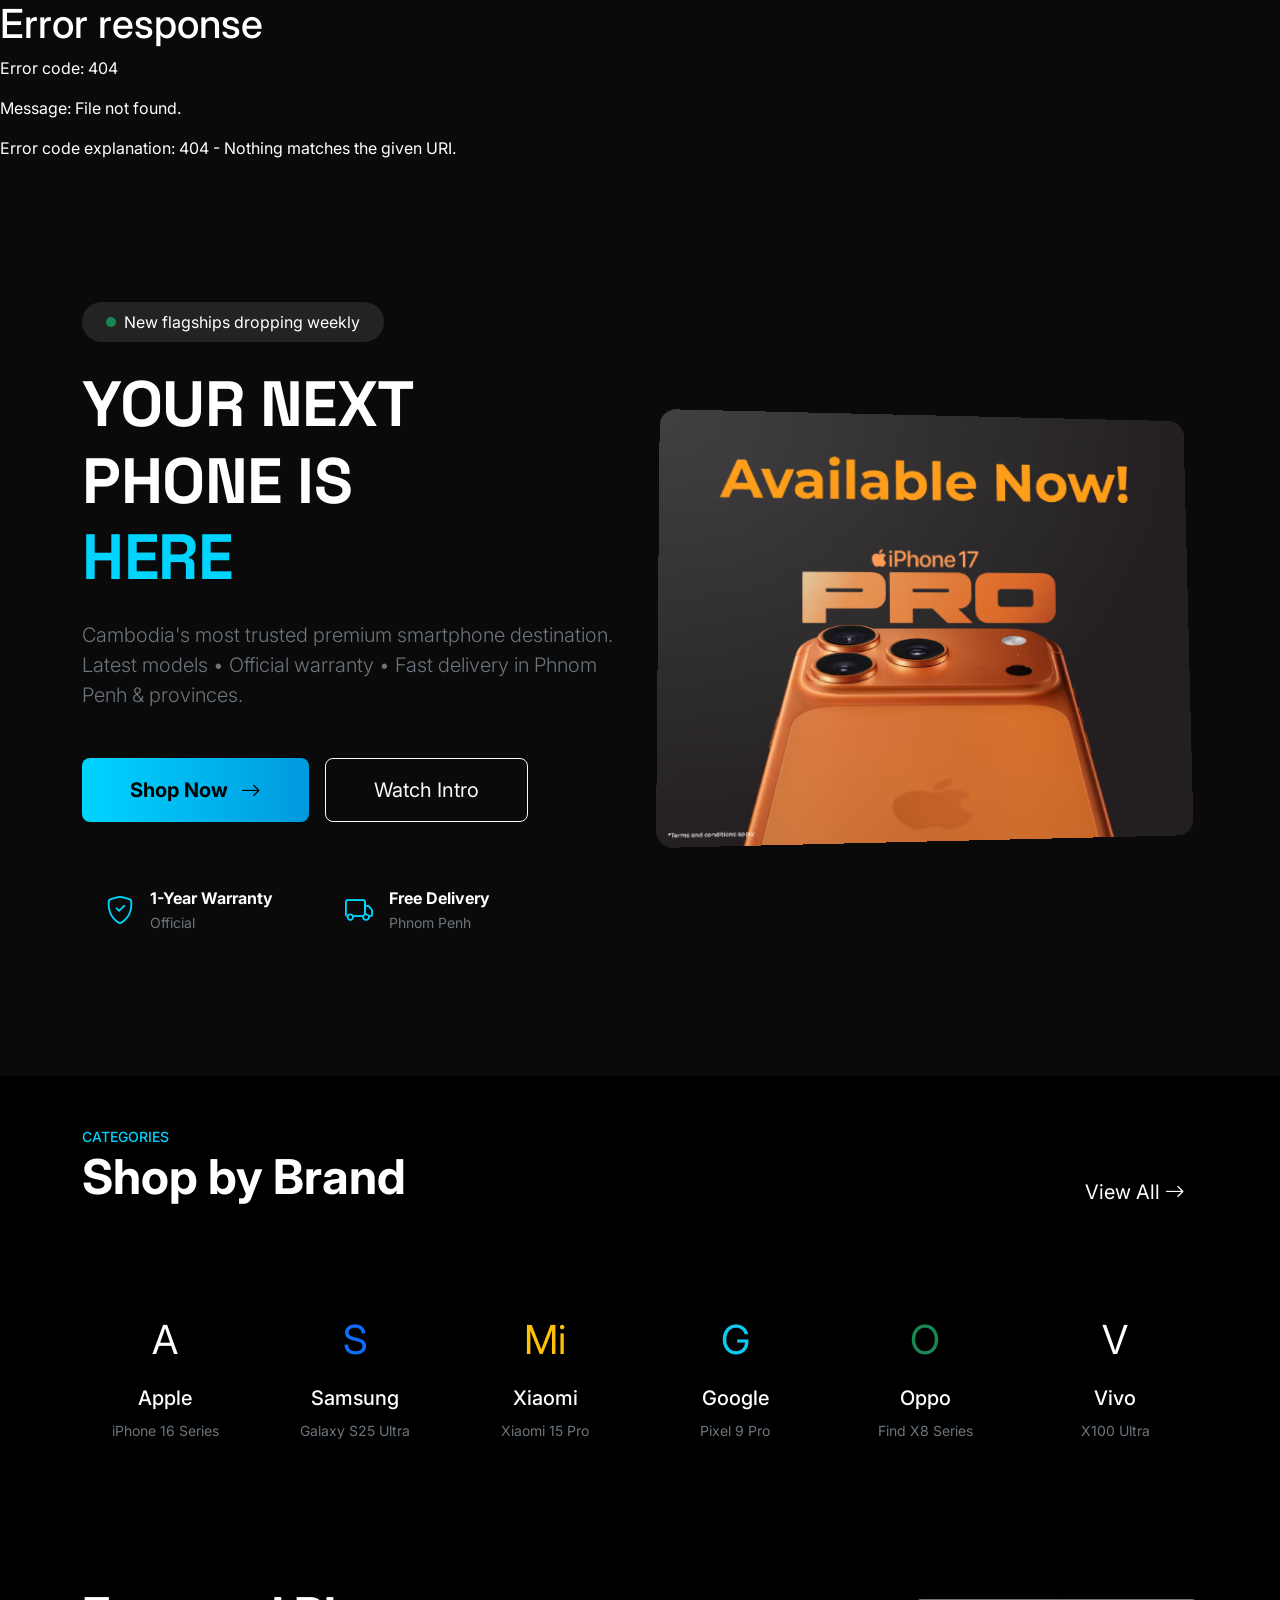
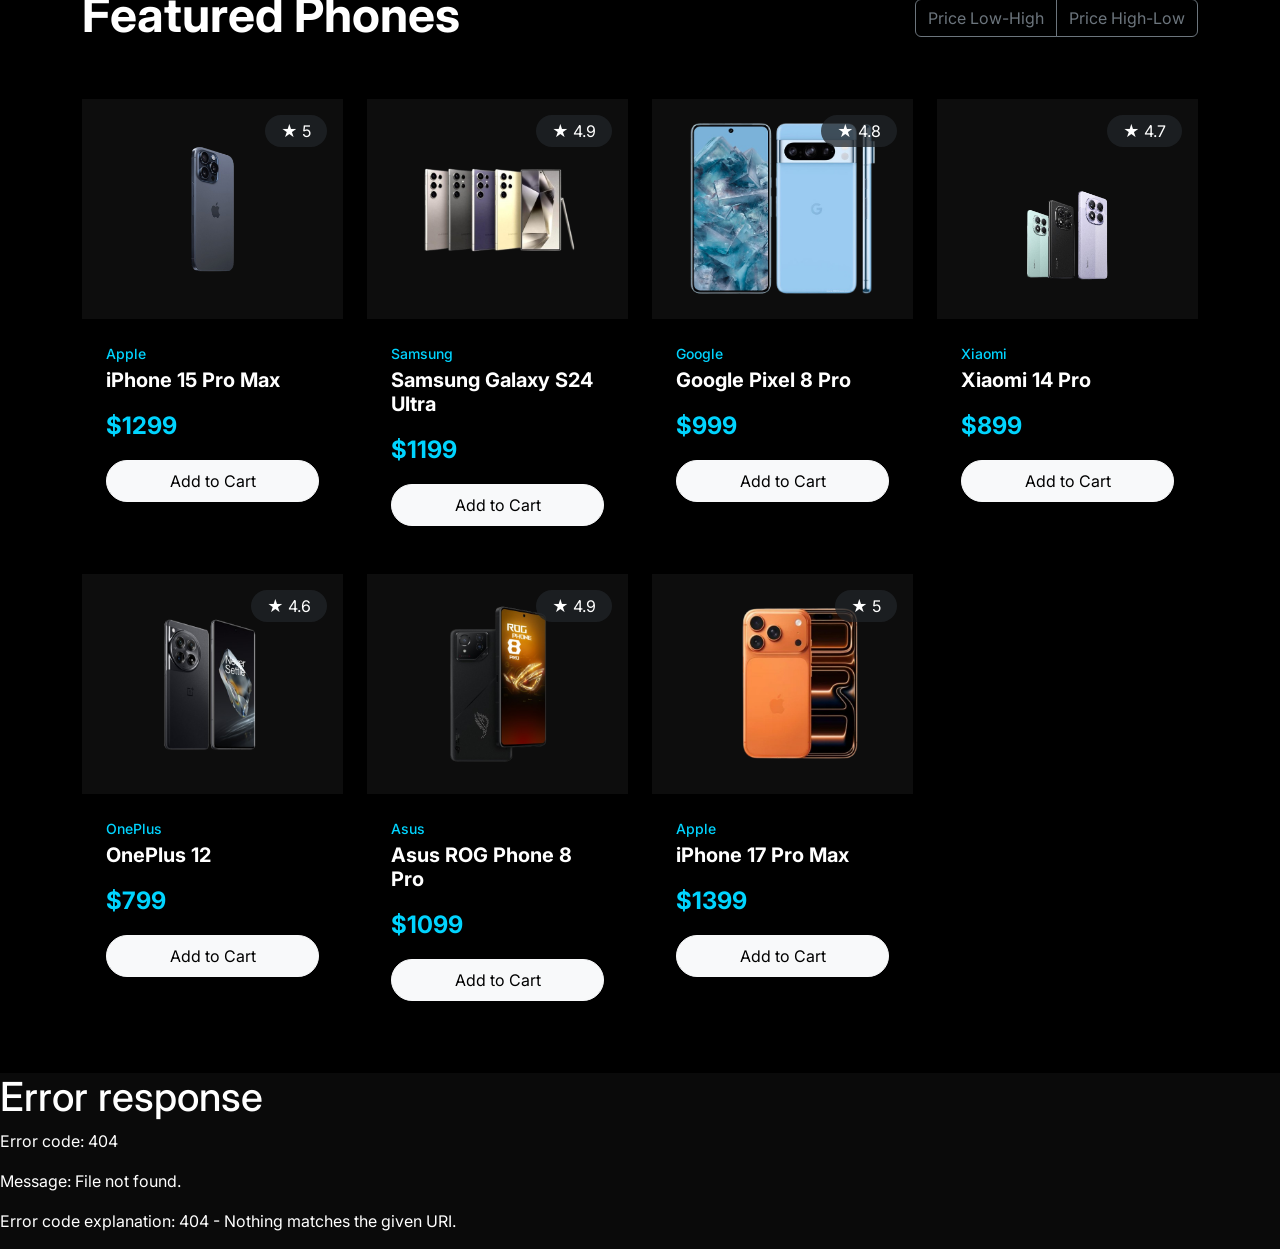
==== index.html @ 0565f168 "Update index.html" ====
<!DOCTYPE html>
<html lang="en" data-bs-theme="dark">
<head>
    <meta charset="UTF-8">
    <meta name="viewport" content="width=device-width, initial-scale=1.0">
    <title>PhoneHub • Cambodia's Best Phone Shop</title>
        <link href="https://cdn.jsdelivr.net/npm/bootstrap@5.3.3/dist/css/bootstrap.min.css" rel="stylesheet">
    <link rel="stylesheet" href="https://cdn.jsdelivr.net/npm/bootstrap-icons@1.11.3/font/bootstrap-icons.min.css">
    <link rel="stylesheet" href="https://fonts.googleapis.com/css2?family=Inter:wght@400;500;600;700&family=Space+Grotesk:wght@500;600;700&display=swap">
    <link rel="stylesheet" href="/public/css/shop.css">
</head>
<body>

    <!-- Navbar will be loaded here -->
    <div id="navbar-placeholder"></div>

    <!-- HERO -->
    <section id="home" class="bg-hero min-vh-100 d-flex align-items-center py-5 position-relative overflow-hidden">
        <div class="container position-relative z-2 py-5">
            <div class="row align-items-center g-5">
                <div class="col-lg-6">
                    <div class="d-inline-flex align-items-center gap-2 bg-white bg-opacity-10 backdrop-blur px-4 py-2 rounded-pill mb-4">
                        <span class="bg-success rounded-circle d-inline-block" style="width:10px;height:10px;animation:pulse 2s infinite;"></span>
                        New flagships dropping weekly
                    </div>

                    <h1 class="display-3 display-lg-2 fw-bold logo-font mb-4 lh-tight">
                        YOUR NEXT<br>PHONE IS<br><span class="text-cyan position-relative d-inline-block">
                            HERE
                            <span class="position-absolute bottom-0 start-0 h-50 bg-cyan opacity-30 rounded w-100 animate-expand"></span>
                        </span>
                    </h1>

                    <p class="lead text-secondary mb-5">
                        Cambodia's most trusted premium smartphone destination.<br>
                        Latest models • Official warranty • Fast delivery in Phnom Penh & provinces.
                    </p>

                    <div class="d-flex flex-wrap gap-3 mb-5">
                        <button class="btn btn-cyan-gradient btn-lg px-5 py-3 fw-bold" onclick="document.getElementById('products-section').scrollIntoView({behavior:'smooth'})">
                            Shop Now <i class="bi bi-arrow-right ms-2"></i>
                        </button>
                        <button class="btn btn-outline-light btn-lg px-5 py-3" onclick="alert('Video coming soon!')">
                            Watch Intro
                        </button>
                    </div>

                    <div class="d-flex flex-wrap gap-4">
                        <div class="badge-trust d-flex align-items-center gap-3 px-4 py-3 rounded-4">
                            <i class="bi bi-shield-check fs-3 text-cyan"></i>
                            <div>
                                <div class="fw-bold">1-Year Warranty</div>
                                <small class="text-secondary">Official</small>
                            </div>
                        </div>
                        <div class="badge-trust d-flex align-items-center gap-3 px-4 py-3 rounded-4">
                            <i class="bi bi-truck fs-3 text-cyan"></i>
                            <div>
                                <div class="fw-bold">Free Delivery</div>
                                <small class="text-secondary">Phnom Penh</small>
                            </div>
                        </div>
                    </div>
                </div>

                <div class="col-lg-6 d-none d-lg-block text-center">
                    <img src="/assets/image/banner/banner_01.avif" class="img-fluid rounded-4 shadow-2xl" alt="Hero Phone" style="max-height:680px; transform: perspective(1100px) rotateY(7deg) rotateX(4deg);">
                </div>
            </div>
        </div>
    </section>

    <!-- CATEGORIES -->
    <section class="py-5 bg-black">
        <div class="container">
            <div class="d-flex justify-content-between align-items-end mb-5">
                <div>
                    <small class="text-cyan fw-medium text-uppercase tracking-wider">CATEGORIES</small>
                    <h2 class="display-5 fw-bold text-white">Shop by Brand</h2>
                </div>
                <a href="#products-section" class="btn btn-link text-white fs-5 text-decoration-none" onclick="filterCategory('all')">
                    View All <i class="bi bi-arrow-right"></i>
                </a>
            </div>

            <div class="row g-4">
                <div class="col-6 col-md-4 col-lg-2" onclick="filterCategory('Apple')">
                    <div class="card-neon text-center h-100 cursor-pointer">
                        <div class="card-body py-5 text-white">
                            <div class="fs-1 mb-3">A</div>
                            <h5>Apple</h5>
                            <small class="text-secondary">iPhone 16 Series</small>
                        </div>
                    </div>
                </div>

                <div class="col-6 col-md-4 col-lg-2" onclick="filterCategory('Samsung')">
                    <div class="card-neon text-center h-100 cursor-pointer">
                        <div class="card-body py-5 text-white">
                            <div class="fs-1 mb-3 text-primary">S</div>
                            <h5>Samsung</h5>
                            <small class="text-secondary">Galaxy S25 Ultra</small>
                        </div>
                    </div>
                </div>

                <div class="col-6 col-md-4 col-lg-2" onclick="filterCategory('Xiaomi')">
                    <div class="card-neon text-center h-100 cursor-pointer">
                        <div class="card-body py-5 text-white">
                            <div class="fs-1 mb-3 text-warning">Mi</div>
                            <h5>Xiaomi</h5>
                            <small class="text-secondary">Xiaomi 15 Pro</small>
                        </div>
                    </div>
                </div>

                <div class="col-6 col-md-4 col-lg-2" onclick="filterCategory('Google')">
                    <div class="card-neon text-center h-100 cursor-pointer">
                        <div class="card-body py-5 text-white">
                            <div class="fs-1 mb-3 text-info">G</div>
                            <h5>Google</h5>
                            <small class="text-secondary">Pixel 9 Pro</small>
                        </div>
                    </div>
                </div>

                <div class="col-6 col-md-4 col-lg-2" onclick="filterCategory('Oppo')">
                    <div class="card-neon text-center h-100 cursor-pointer">
                        <div class="card-body py-5 text-white">
                            <div class="fs-1 mb-3 text-success">O</div>
                            <h5>Oppo</h5>
                            <small class="text-secondary">Find X8 Series</small>
                        </div>
                    </div>
                </div>

                <div class="col-6 col-md-4 col-lg-2" onclick="filterCategory('Sony')">
                    <div class="card-neon text-center h-100 cursor-pointer">
                        <div class="card-body py-5 text-white">
                            <div class="fs-1 mb-3">V</div>
                            <h5>Vivo</h5>
                            <small class="text-secondary">X100 Ultra</small>
                        </div>
                    </div>
                </div>
            </div>
        </div>
    </section>

    <!-- PRODUCTS -->
    <section id="products-section" class="py-5 bg-black">
        <div class="container">
            <div class="d-flex flex-wrap justify-content-between align-items-center mb-5 gap-3">
                <h2 class="display-5 fw-bold">Featured Phones</h2>
                <div class="btn-group">
                    <button class="btn btn-outline-secondary" onclick="sortProducts('price-low')">Price Low-High</button>
                    <button class="btn btn-outline-secondary" onclick="sortProducts('price-high')">Price High-Low</button>
                </div>
            </div>

            <div id="products-grid" class="row row-cols-2 row-cols-md-3 row-cols-lg-4 g-4">
                <!-- Filled by JS -->
            </div>
        </div>
    </section>

    <!-- Add to Cart Confirmation Modal -->
    <div class="modal fade" id="addToCartModal" tabindex="-1" aria-labelledby="addToCartModalLabel" aria-hidden="true">
        <div class="modal-dialog modal-dialog-centered">
            <div class="modal-content bg-dark text-white border-0" style="border-radius: 1.25rem;">
            <div class="modal-header border-0 pb-0">
                <h5 class="modal-title" id="addToCartModalLabel">Added to Cart</h5>
                <button type="button" class="btn-close btn-close-white" data-bs-dismiss="modal" aria-label="Close"></button>
            </div>
            <div class="modal-body text-center py-4">
                <i class="bi bi-check-circle-fill text-cyan" style="font-size: 3.5rem;"></i>
                <h5 class="mt-3 mb-2">Successfully added!</h5>
                <p class="text-secondary mb-1" id="confirm-product-name"></p>
                <small class="text-secondary">You can continue shopping or view your cart.</small>
            </div>
            <div class="modal-footer border-0 justify-content-center gap-3 pb-4">
                <button type="button" class="btn btn-outline-light px-4" data-bs-dismiss="modal">Continue Shopping</button>
               
            </div>
            </div>
        </div>
    </div>

    <!-- Cart Offcanvas -->
    <div class="offcanvas offcanvas-end offcanvas-dark text-white" tabindex="-1" id="cartOffcanvas" aria-labelledby="cartOffcanvasLabel">
    <div class="offcanvas-header border-bottom border-secondary">
        <h5 class="offcanvas-title d-flex align-items-center gap-2" id="cartOffcanvasLabel">
        <i class="bi bi-cart2 fs-4"></i> Your Cart
        </h5>
        <button type="button" class="btn-close btn-close-white" data-bs-dismiss="offcanvas" aria-label="Close"></button>
    </div>
    
    <div class="offcanvas-body p-4" id="cart-items">
        <!-- Cart items will be injected here by JavaScript -->
    </div>
    
    <div class="offcanvas-footer p-4 border-top border-secondary">
        <div class="d-flex justify-content-between mb-3">
        <span>Subtotal</span>
        <span id="cart-subtotal" class="fw-bold">$0</span>
        </div>
        <div class="d-flex justify-content-between mb-4">
        <span>Total (incl. free delivery in Phnom Penh)</span>
        <span id="cart-total" class="fs-4 fw-bold text-cyan">$0</span>
        </div>
        
        <button class="btn btn-cyan-gradient btn-lg w-100 py-3 fw-bold mb-3">
        PROCEED TO CHECKOUT
        </button>
        
        <button class="btn btn-link text-secondary w-100" data-bs-dismiss="offcanvas">
        Continue Shopping
        </button>
    </div>
    </div>

    <!-- Product Detail Modal -->
    <div class="modal fade" id="productModal" tabindex="-1" aria-labelledby="productModalLabel" aria-hidden="true">
        <div class="modal-dialog modal-lg modal-dialog-centered">
            <div class="modal-content bg-dark text-white border-0" style="border-radius: 1.5rem; overflow: hidden;">
            <div class="modal-header border-0 pb-0">
                <button type="button" class="btn-close btn-close-white" data-bs-dismiss="modal" aria-label="Close"></button>
            </div>
            <div class="modal-body p-4 p-md-5">
                <div class="row g-5">
                <div class="col-md-6 text-center">
                    <img id="modal-image" class="img-fluid rounded-3 shadow" style="max-height: 420px;" alt="Product">
                </div>
                <div class="col-md-6">
                    <div id="modal-brand" class="text-cyan fw-bold small text-uppercase tracking-wider"></div>
                    <h3 id="modal-name" class="fw-bold mt-2"></h3>
                    
                    <div class="fs-1 fw-bold text-cyan mt-4" id="modal-price"></div>
                    
                    <p id="modal-description" class="text-secondary mt-4 lead"></p>
                    
                    <button id="add-to-cart-from-modal" class="btn btn-cyan-gradient btn-lg w-100 py-3 mt-4 fw-bold">
                    <i class="bi bi-cart-plus me-2"></i> Add to Cart – Free Delivery
                    </button>
                </div>
                </div>
            </div>
            </div>
        </div>
    </div>
    <!-- FOOTER -->
    <div id="footer-placeholder"></div>

    <!-- ... Trust bar, Footer, Offcanvas ... keep similar structure but use .card-neon, stronger cyan accents ... -->

    <script src="https://cdn.jsdelivr.net/npm/bootstrap@5.3.3/dist/js/bootstrap.bundle.min.js"></script>
    <script src="/assets/js/script.js"></script>
    <script src="/assets/js/products-data.js"></script>
    <!-- <script src="../../PhoneShop/components/navbar.html"></script> -->
    <!-- <script src="../../assets/js/message.js"></script> -->
</body>
</html>
---- public/css/shop.css ----
:root {
    --primary: #00d4ff;
    --primary-dark: #00aaff;
    --primary-glow: rgba(0, 212, 255, 0.3);
    --dark-900: #0a0a0a;
    --dark-800: #111111;
    --dark-700: #1a1a1a;
    --gray-700: #222222;
    --glass: rgba(255, 255, 255, 0.03);
    --glass-border: rgba(255, 255, 255, 0.1);
}

/* Base Styles */
body {
    font-family: 'Inter', sans-serif;
    background: var(--dark-900);
    color: #ffffff;
    min-height: 100vh;
    -webkit-font-smoothing: antialiased;
}

.logo-font { font-family: 'Space Grotesk', sans-serif; letter-spacing: -0.5px; }
.text-cyan { color: var(--primary) !important; }

/* Buttons */
.btn-cyan-gradient {
    background: linear-gradient(90deg, var(--primary), #0099dd);
    border: none;
    color: #000;
    font-weight: 600;
    transition: all 0.3s cubic-bezier(0.4, 0, 0.2, 1);
}

.btn-cyan-gradient:hover {
    background: linear-gradient(90deg, #00e6ff, #00b3ff);
    transform: translateY(-2px);
    box-shadow: 0 8px 25px var(--primary-glow);
    color: #000;
}

/* Cards */
.card {
    background: var(--dark-800);
    border: 1px solid var(--gray-700);
    border-radius: 1.25rem;
    overflow: hidden;
    transition: all 0.4s ease;
}

.card:hover {
    transform: translateY(-8px);
    border-color: var(--primary);
    box-shadow: 0 15px 40px rgba(0, 0, 0, 0.8);
}

.card-img-top {
    height: 220px;
    object-fit: contain;
    padding: 1.5rem;
    background: #0d0d0d;
    transition: transform 0.5s ease;
}

.card:hover .card-img-top {
    transform: scale(1.08);
}

/* Carousel */
.carousel-item img {
    height: 500px;
    object-fit: cover;
    border-radius: 1.25rem;
}

.carousel-caption {
    background: rgba(10, 10, 10, 0.7);
    border: 1px solid var(--glass-border);
    border-radius: 1.25rem;
    padding: 2rem;
    backdrop-filter: blur(12px);
    -webkit-backdrop-filter: blur(12px);
}

/* Filter Section */
.filter-section {
    background: var(--dark-800);
    border-radius: 1.25rem;
    padding: 1.5rem;
    border: 1px solid var(--gray-700);
    position: sticky;
    top: 100px;
}

/* Forms & Inputs */
.form-check-input {
    background-color: var(--dark-700);
    border-color: var(--gray-700);
}

.form-check-input:checked {
    background-color: var(--primary);
    border-color: var(--primary);
    box-shadow: 0 0 10px var(--primary-glow);
}

.price-range {
    accent-color: var(--primary);
    height: 6px;
}

/* Badges */
.cart-badge {
    position: absolute;
    top: -5px;
    right: -5px;
    font-size: 0.75rem;
    font-weight: 700;
    background: var(--primary);
    color: #000;
    min-width: 20px;
    height: 20px;
    display: flex;
    align-items: center;
    justify-content: center;
    border-radius: 50%;
    box-shadow: 0 0 10px var(--primary-glow);
}

/* Utility - Glassmorphism Badge */
.bg-dark-glass {
    background: rgba(0, 0, 0, 0.6);
    backdrop-filter: blur(4px);
    border: 1px solid var(--glass-border);
}

/* Responsive adjustments */
@media (max-width: 768px) {
    .carousel-item img {
        height: 350px;
    }
    .filter-section {
        position: static;
        margin-bottom: 2rem;
    }
}
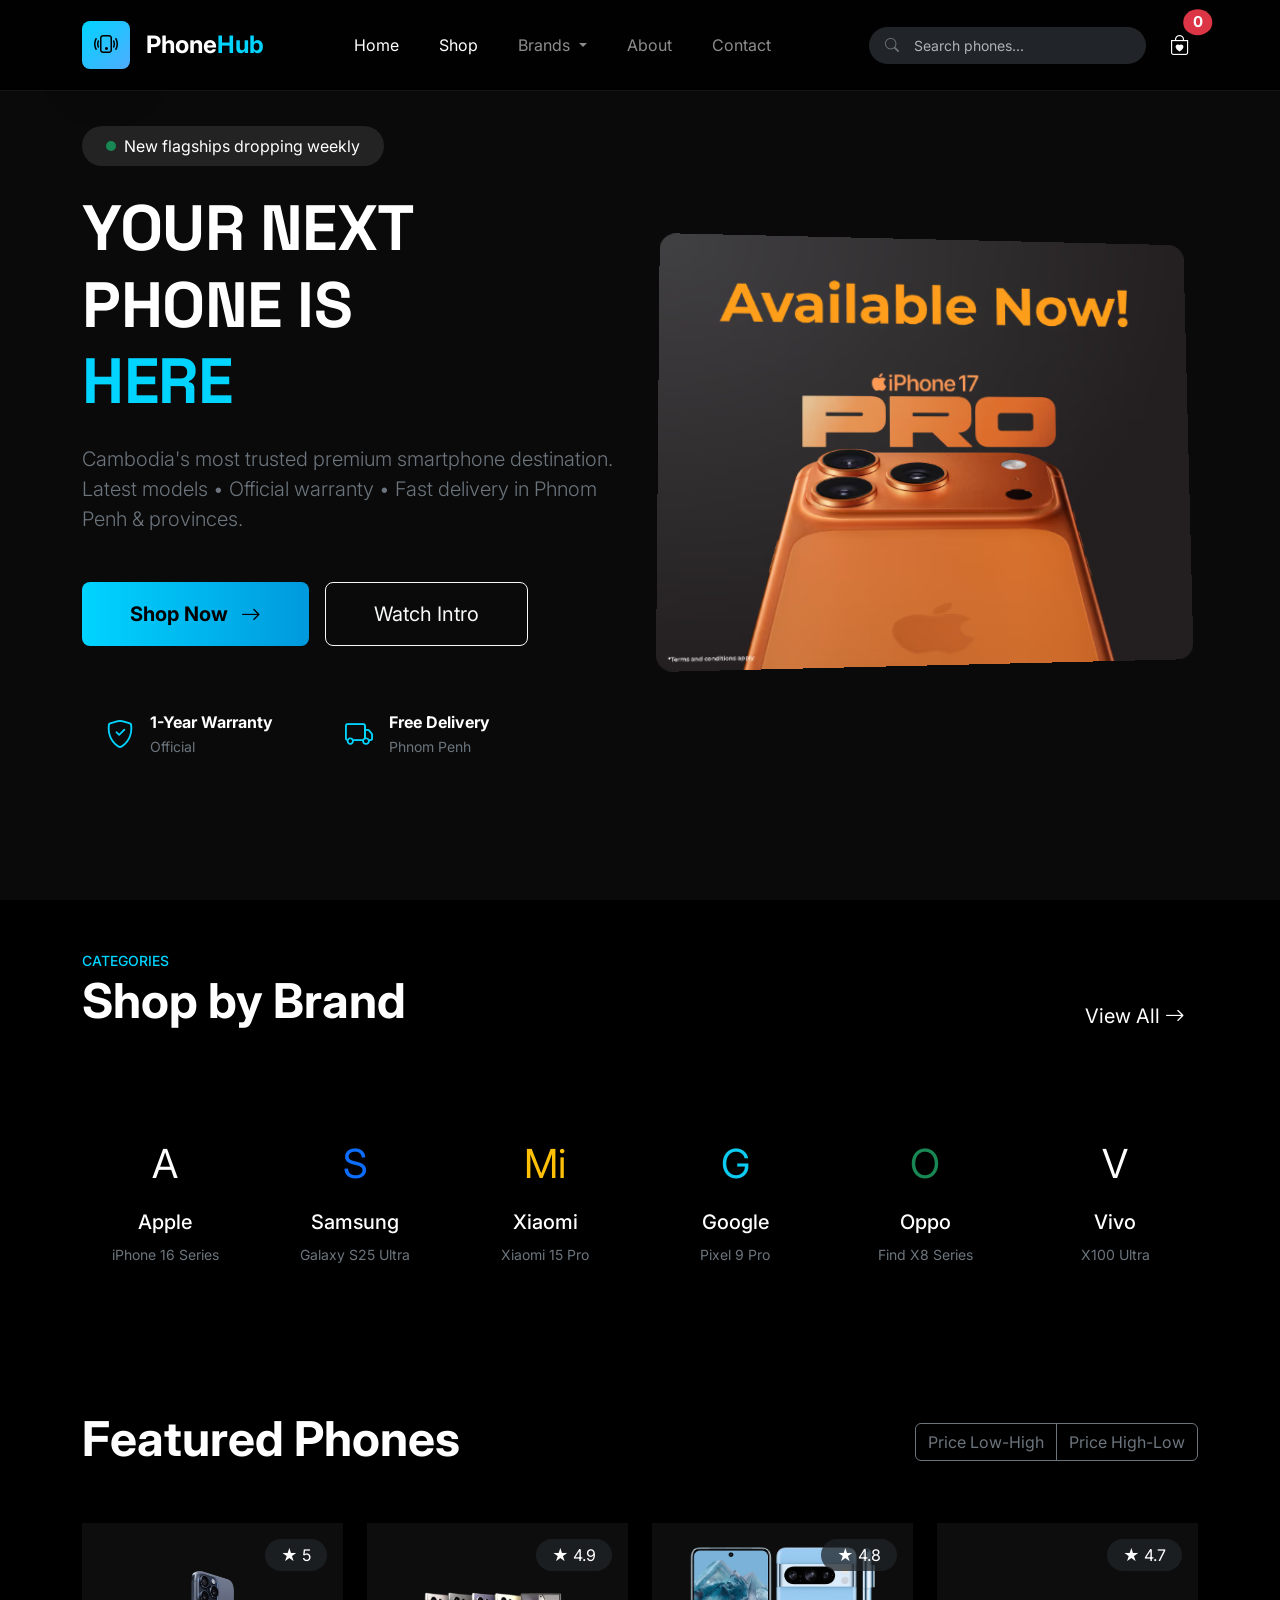
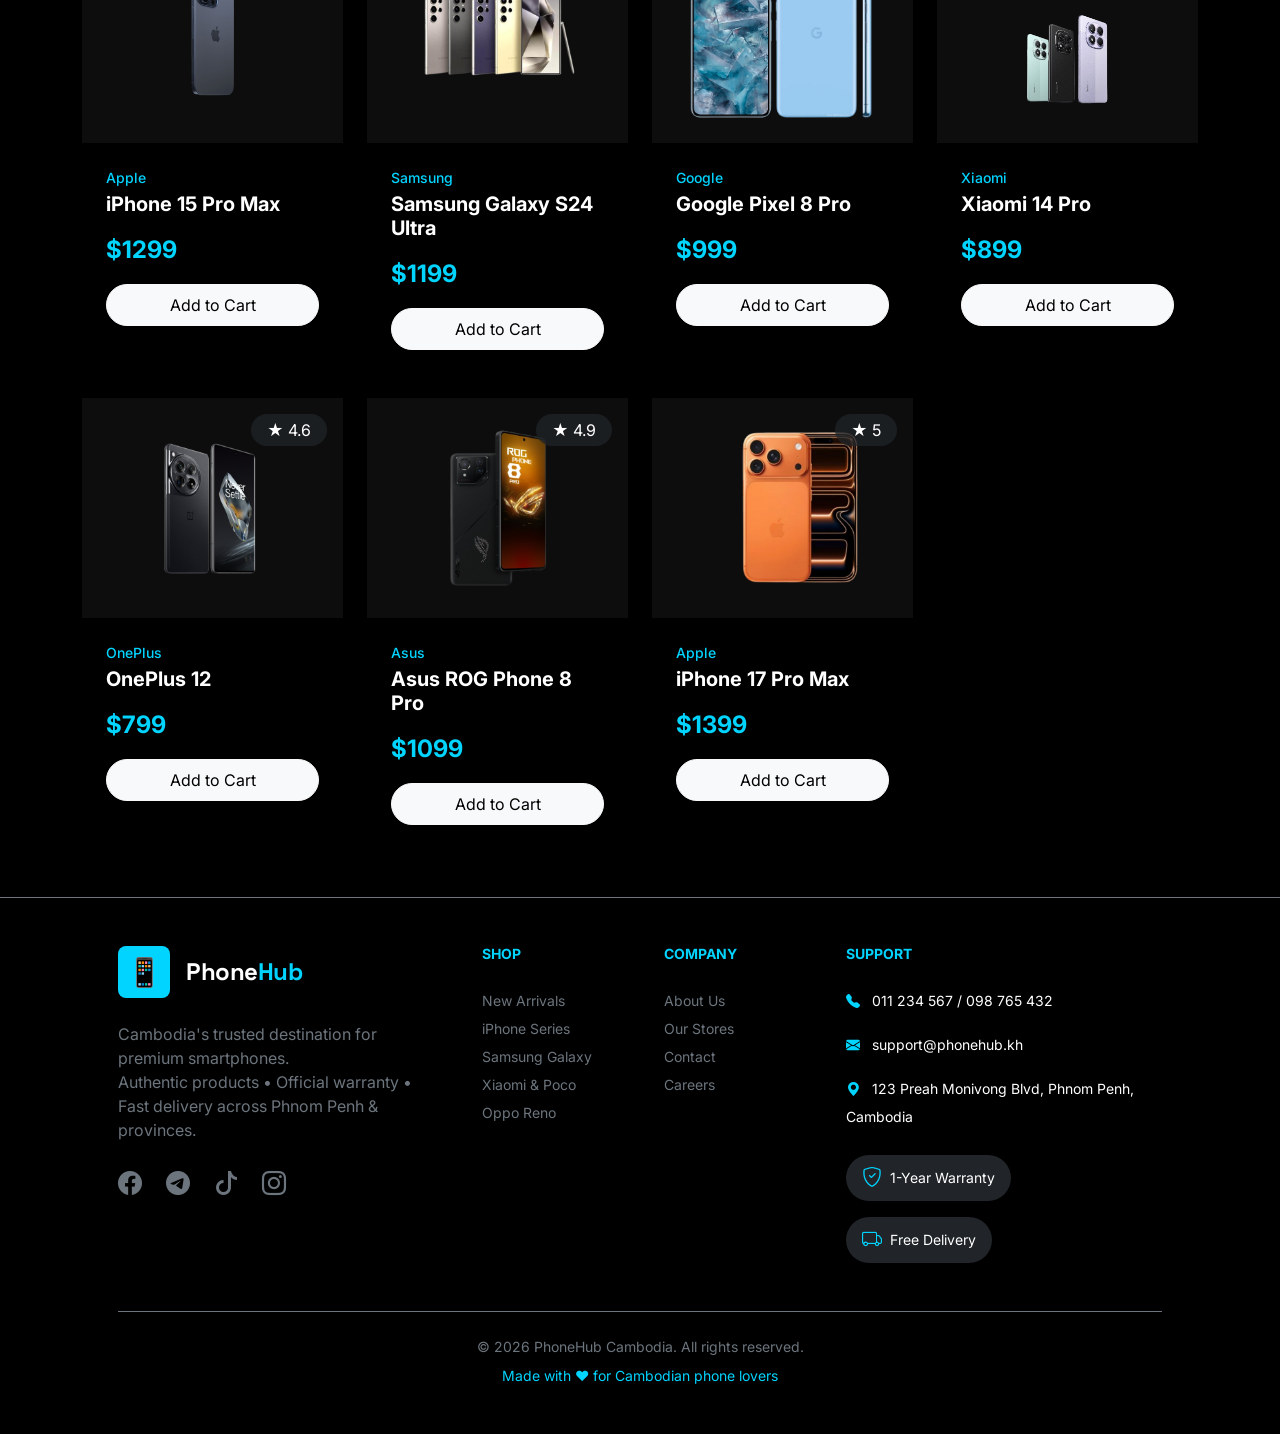
==== commit cac6f73d: "Add files via upload" ====
--- a/index.html
+++ b/index.html
@@ -7,7 +7,7 @@
         <link href="https://cdn.jsdelivr.net/npm/bootstrap@5.3.3/dist/css/bootstrap.min.css" rel="stylesheet">
     <link rel="stylesheet" href="https://cdn.jsdelivr.net/npm/bootstrap-icons@1.11.3/font/bootstrap-icons.min.css">
     <link rel="stylesheet" href="https://fonts.googleapis.com/css2?family=Inter:wght@400;500;600;700&family=Space+Grotesk:wght@500;600;700&display=swap">
-    <link rel="stylesheet" href="/public/css/shop.css">
+    <link rel="stylesheet" href="../public/css/shop.css">
 </head>
 <body>
 
@@ -64,7 +64,7 @@
                 </div>
 
                 <div class="col-lg-6 d-none d-lg-block text-center">
-                    <img src="/assets/image/banner/banner_01.avif" class="img-fluid rounded-4 shadow-2xl" alt="Hero Phone" style="max-height:680px; transform: perspective(1100px) rotateY(7deg) rotateX(4deg);">
+                    <img src="../assets/image/banner/banner_01.avif" class="img-fluid rounded-4 shadow-2xl" alt="Hero Phone" style="max-height:680px; transform: perspective(1100px) rotateY(7deg) rotateX(4deg);">
                 </div>
             </div>
         </div>
@@ -254,9 +254,9 @@
     <!-- ... Trust bar, Footer, Offcanvas ... keep similar structure but use .card-neon, stronger cyan accents ... -->
 
     <script src="https://cdn.jsdelivr.net/npm/bootstrap@5.3.3/dist/js/bootstrap.bundle.min.js"></script>
-    <script src="/assets/js/script.js"></script>
-    <script src="/assets/js/products-data.js"></script>
-    <!-- <script src="../../PhoneShop/components/navbar.html"></script> -->
-    <!-- <script src="../../assets/js/message.js"></script> -->
+    <script src="assets/js/script.js"></script>
+    <script src="assets/js/products-data.js"></script>
+    <!-- <script src="../PhoneShop/components/navbar.html"></script> -->
+    <!-- <script src="assets/js/message.js"></script> -->
 </body>
-</html>
+</html>
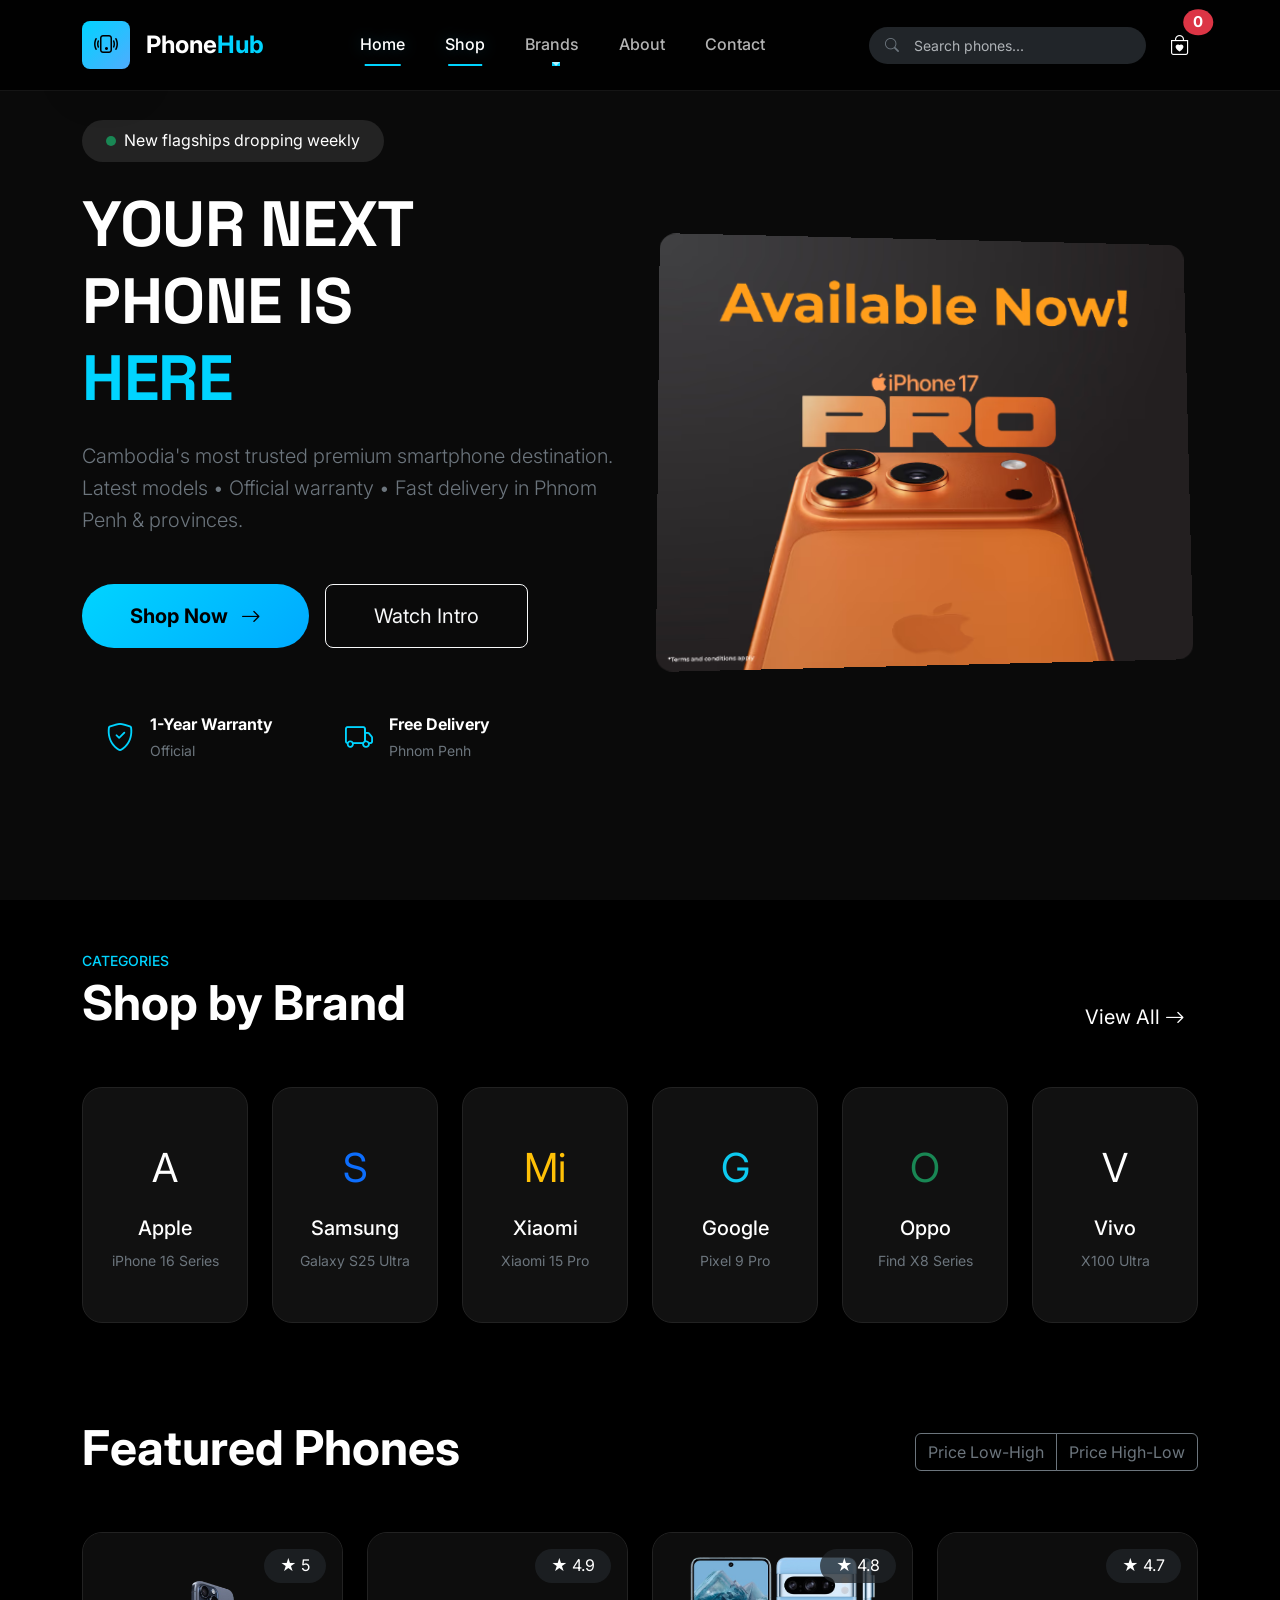
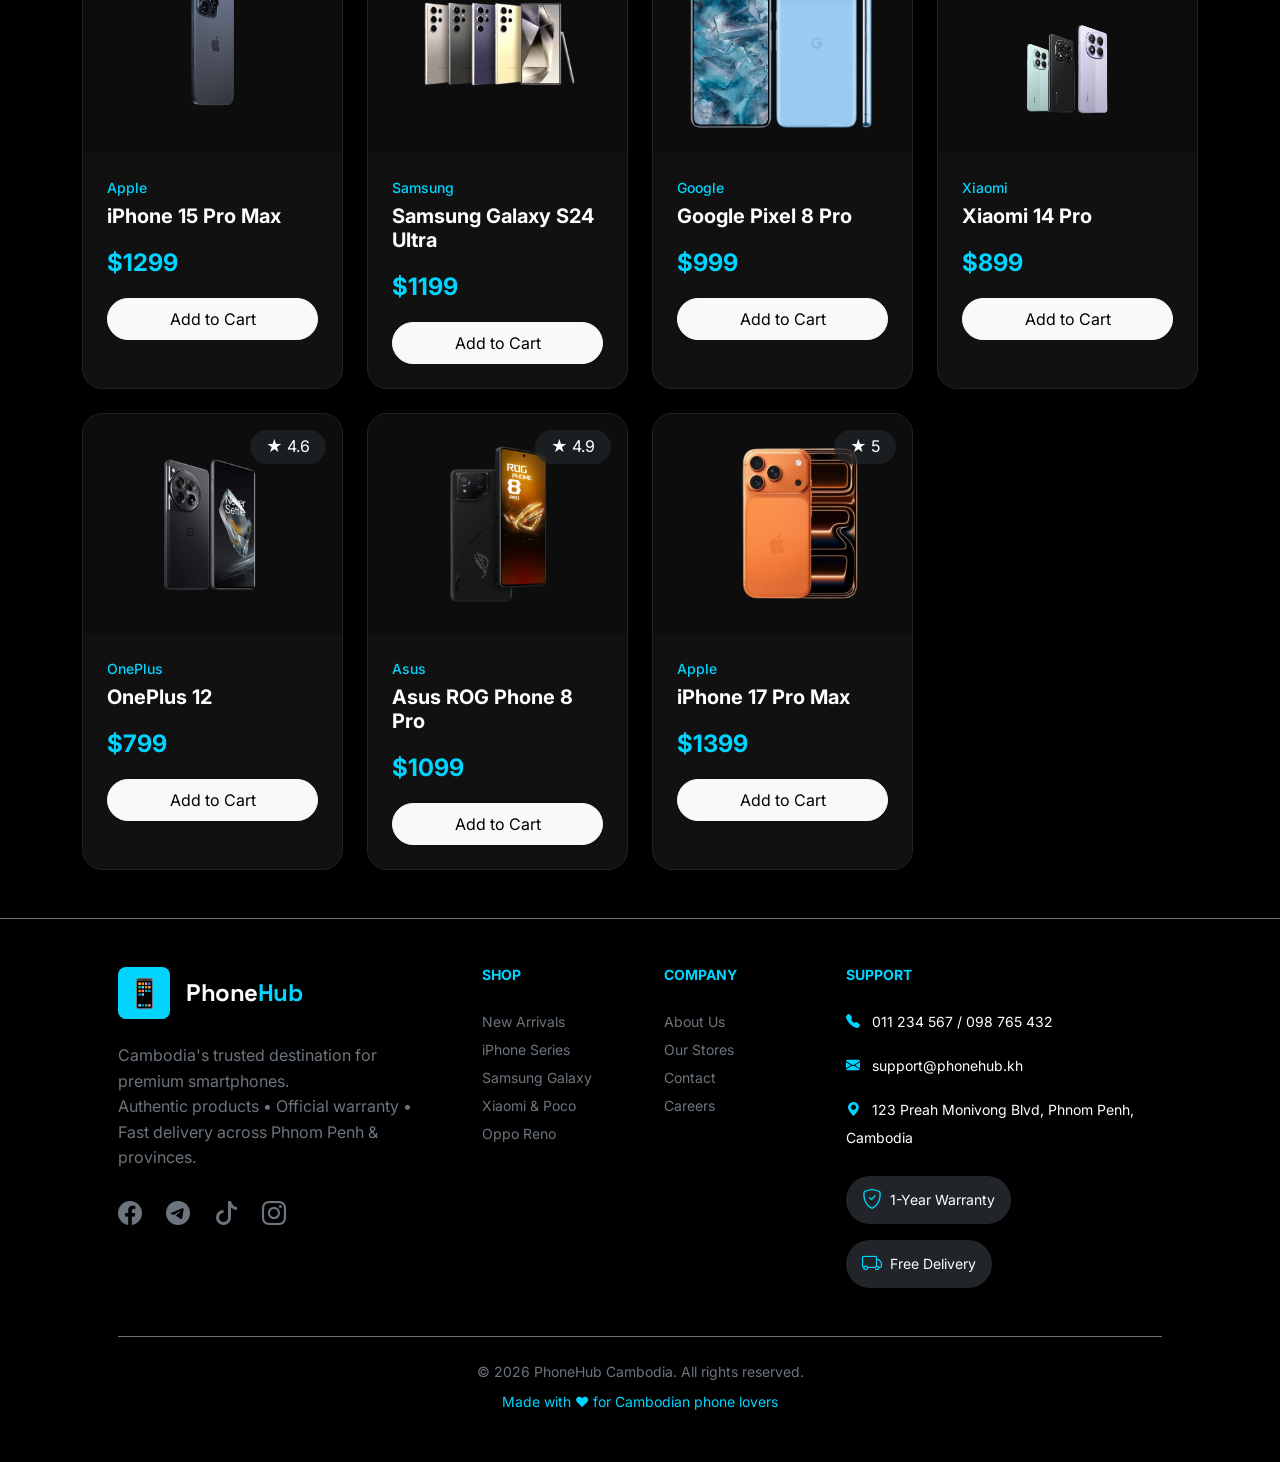
==== commit b8b4e9b5: "Update index.html" ====
--- a/index.html
+++ b/index.html
@@ -7,7 +7,8 @@
         <link href="https://cdn.jsdelivr.net/npm/bootstrap@5.3.3/dist/css/bootstrap.min.css" rel="stylesheet">
     <link rel="stylesheet" href="https://cdn.jsdelivr.net/npm/bootstrap-icons@1.11.3/font/bootstrap-icons.min.css">
     <link rel="stylesheet" href="https://fonts.googleapis.com/css2?family=Inter:wght@400;500;600;700&family=Space+Grotesk:wght@500;600;700&display=swap">
-    <link rel="stylesheet" href="../public/css/shop.css">
+    <link rel="stylesheet" href="public/css/shop.css">
+     <link rel="stylesheet" href="assets/css/style.css">
 </head>
 <body>
 
@@ -259,4 +260,4 @@
     <!-- <script src="../PhoneShop/components/navbar.html"></script> -->
     <!-- <script src="assets/js/message.js"></script> -->
 </body>
-</html>+</html>
--- a/assets/css/style.css
+++ b/assets/css/style.css
@@ -0,0 +1,142 @@
+:root {
+    /* Core Palette */
+    --primary: #00d4ff;
+    --primary-hover: #00e6ff;
+    --primary-dark: #00aaff;
+    --accent: #4facfe;
+    --primary-glow: rgba(0, 212, 255, 0.25);
+    
+    /* Dark Scale */
+    --dark-900: #0a0a0a;
+    --dark-800: #111111;
+    --dark-700: #1a1a2e;
+    --gray-800: #222222;
+    
+    /* Surfaces & Glass */
+    --glass-bg: rgba(10, 10, 10, 0.8);
+    --glass-border: rgba(255, 255, 255, 0.1);
+    
+    /* Motion */
+    --transition-smooth: all 0.35s cubic-bezier(0.4, 0, 0.2, 1);
+}
+
+/* --- Base --- */
+body {
+    font-family: 'Inter', sans-serif;
+    background-color: var(--dark-900);
+    color: #ffffff;
+    line-height: 1.6;
+    -webkit-font-smoothing: antialiased;
+}
+
+.logo-font { font-family: 'Space Grotesk', sans-serif; letter-spacing: -0.5px; }
+.text-cyan { color: var(--primary) !important; }
+
+/* --- Navbar Evolution --- */
+.navbar {
+    transition: background 0.3s ease, transform 0.4s var(--transition-smooth);
+    will-change: transform;
+    z-index: 1050; /* Ensuring it stays above standard Bootstrap elements */
+}
+
+.navbar.scrolled {
+    background: var(--glass-bg) !important;
+    backdrop-filter: blur(15px);
+    -webkit-backdrop-filter: blur(15px);
+    border-bottom: 1px solid var(--glass-border);
+    box-shadow: 0 10px 30px rgba(0, 0, 0, 0.5);
+}
+
+.nav-link-custom {
+    color: rgba(255, 255, 255, 0.7) !important;
+    font-weight: 500;
+    position: relative;
+    padding: 0.5rem 1rem;
+    transition: var(--transition-smooth);
+}
+
+.nav-link-custom:hover, 
+.nav-link-custom.active {
+    color: #fff !important;
+    text-shadow: 0 0 15px var(--primary-glow);
+}
+
+.nav-link-custom::after {
+    content: '';
+    position: absolute;
+    bottom: 0;
+    left: 50%;
+    width: 0;
+    height: 2px;
+    background: var(--primary);
+    transition: var(--transition-smooth);
+    transform: translateX(-50%);
+}
+
+.nav-link-custom:hover::after,
+.nav-link-custom.active::after {
+    width: 60%;
+}
+
+/* --- Interactive Components --- */
+.card-neon {
+    background-color: var(--dark-800);
+    border: 1px solid var(--gray-800);
+    border-radius: 1.25rem;
+    overflow: hidden;
+    transition: var(--transition-smooth);
+}
+
+.card-neon:hover {
+    transform: translateY(-10px);
+    border-color: var(--primary);
+    box-shadow: 0 20px 40px -10px var(--primary-glow);
+}
+
+.card-neon .product-img {
+    transition: transform 0.6s cubic-bezier(0.165, 0.84, 0.44, 1);
+}
+
+.card-neon:hover .product-img {
+    transform: scale(1.1);
+}
+
+/* --- Buttons --- */
+.btn-cyan-gradient {
+    background: linear-gradient(135deg, var(--primary), var(--primary-dark));
+    border: none;
+    color: #000;
+    font-weight: 600;
+    border-radius: 100px;
+    padding: 10px 24px;
+    transition: var(--transition-smooth);
+}
+
+.btn-cyan-gradient:hover {
+    transform: translateY(-3px) scale(1.02);
+    box-shadow: 0 12px 25px var(--primary-glow);
+    color: #000;
+}
+
+/* --- Animation Keyframes --- */
+.animate-slide-up {
+    animation: slideUp 0.5s ease forwards;
+}
+
+@keyframes slideUp {
+    from { opacity: 0; transform: translateY(20px); }
+    to { opacity: 1; transform: translateY(0); }
+}
+
+/* --- Offcanvas & Modals --- */
+.offcanvas-dark {
+    background-color: var(--dark-900) !important;
+    color: white;
+    border-left: 1px solid var(--gray-800);
+}
+
+.modal-content-dark {
+    background-color: var(--dark-800);
+    border: 1px solid var(--gray-800);
+    border-radius: 1.5rem;
+}
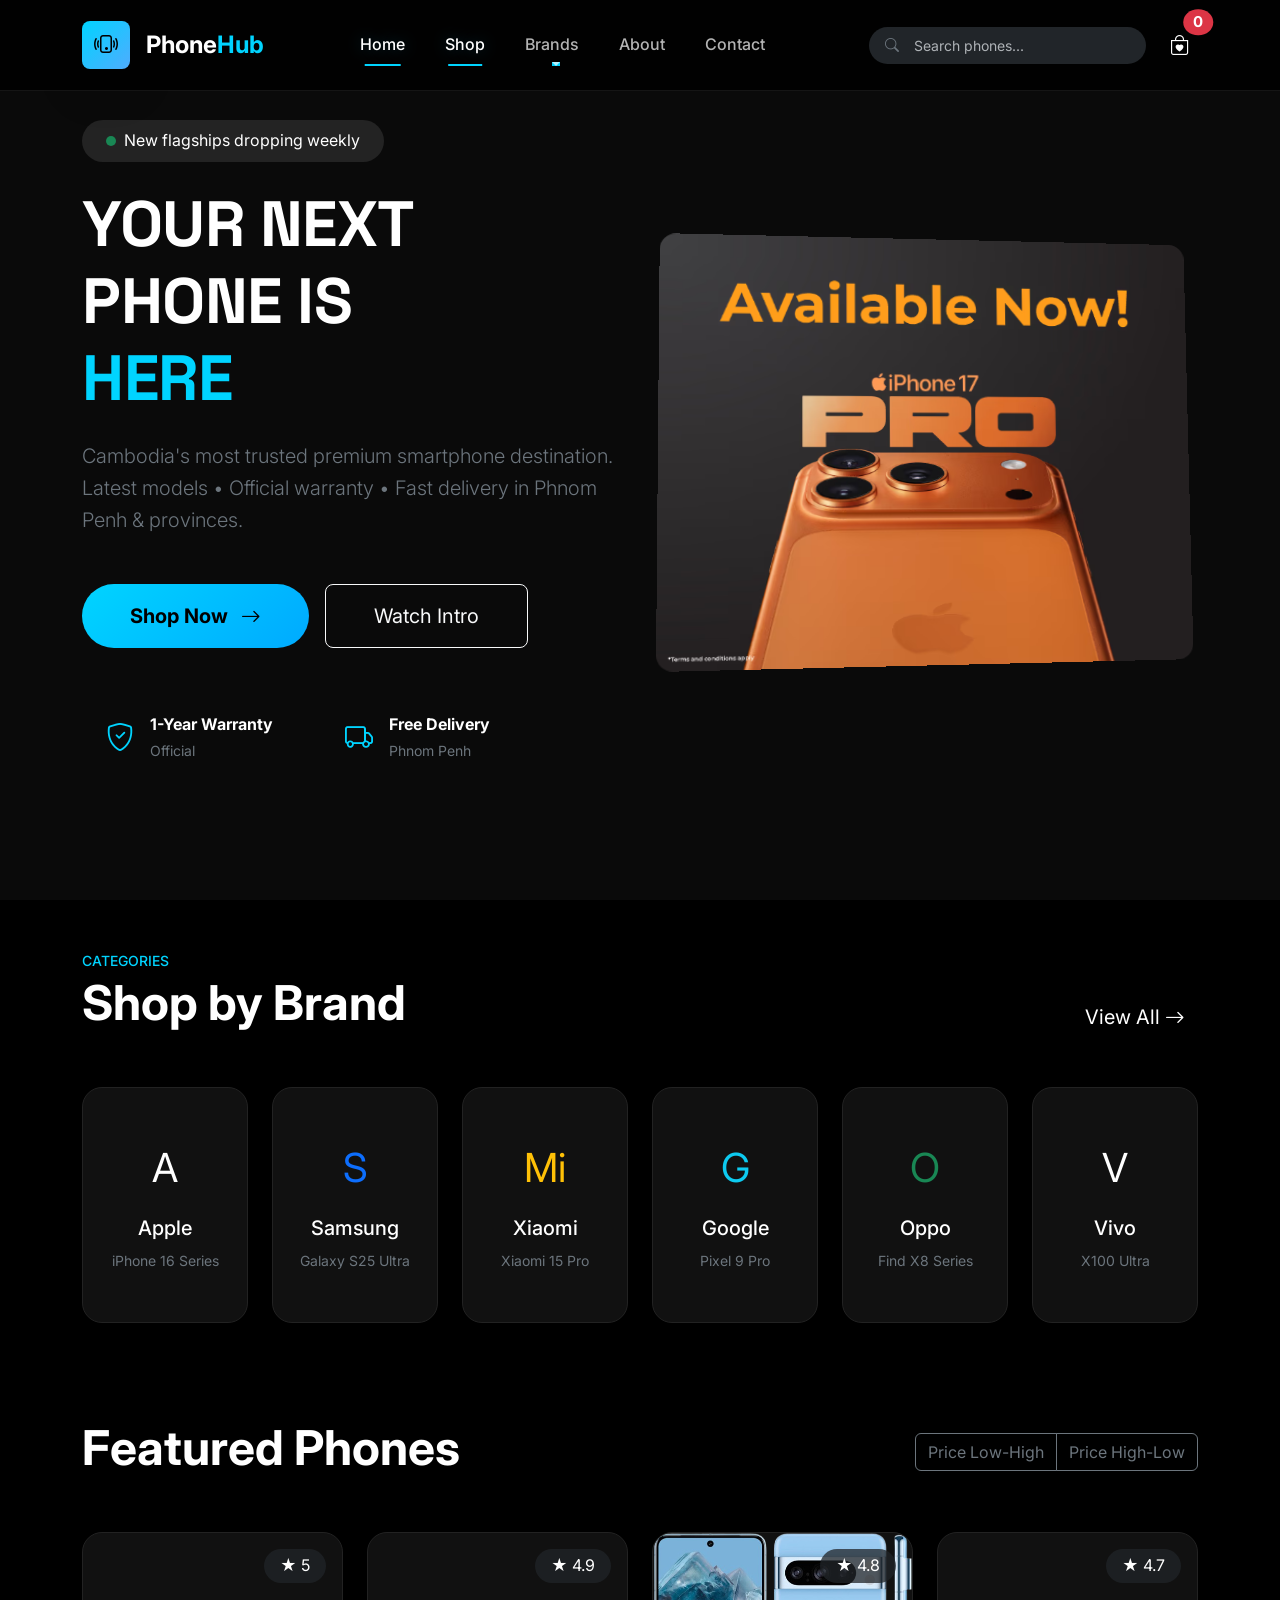
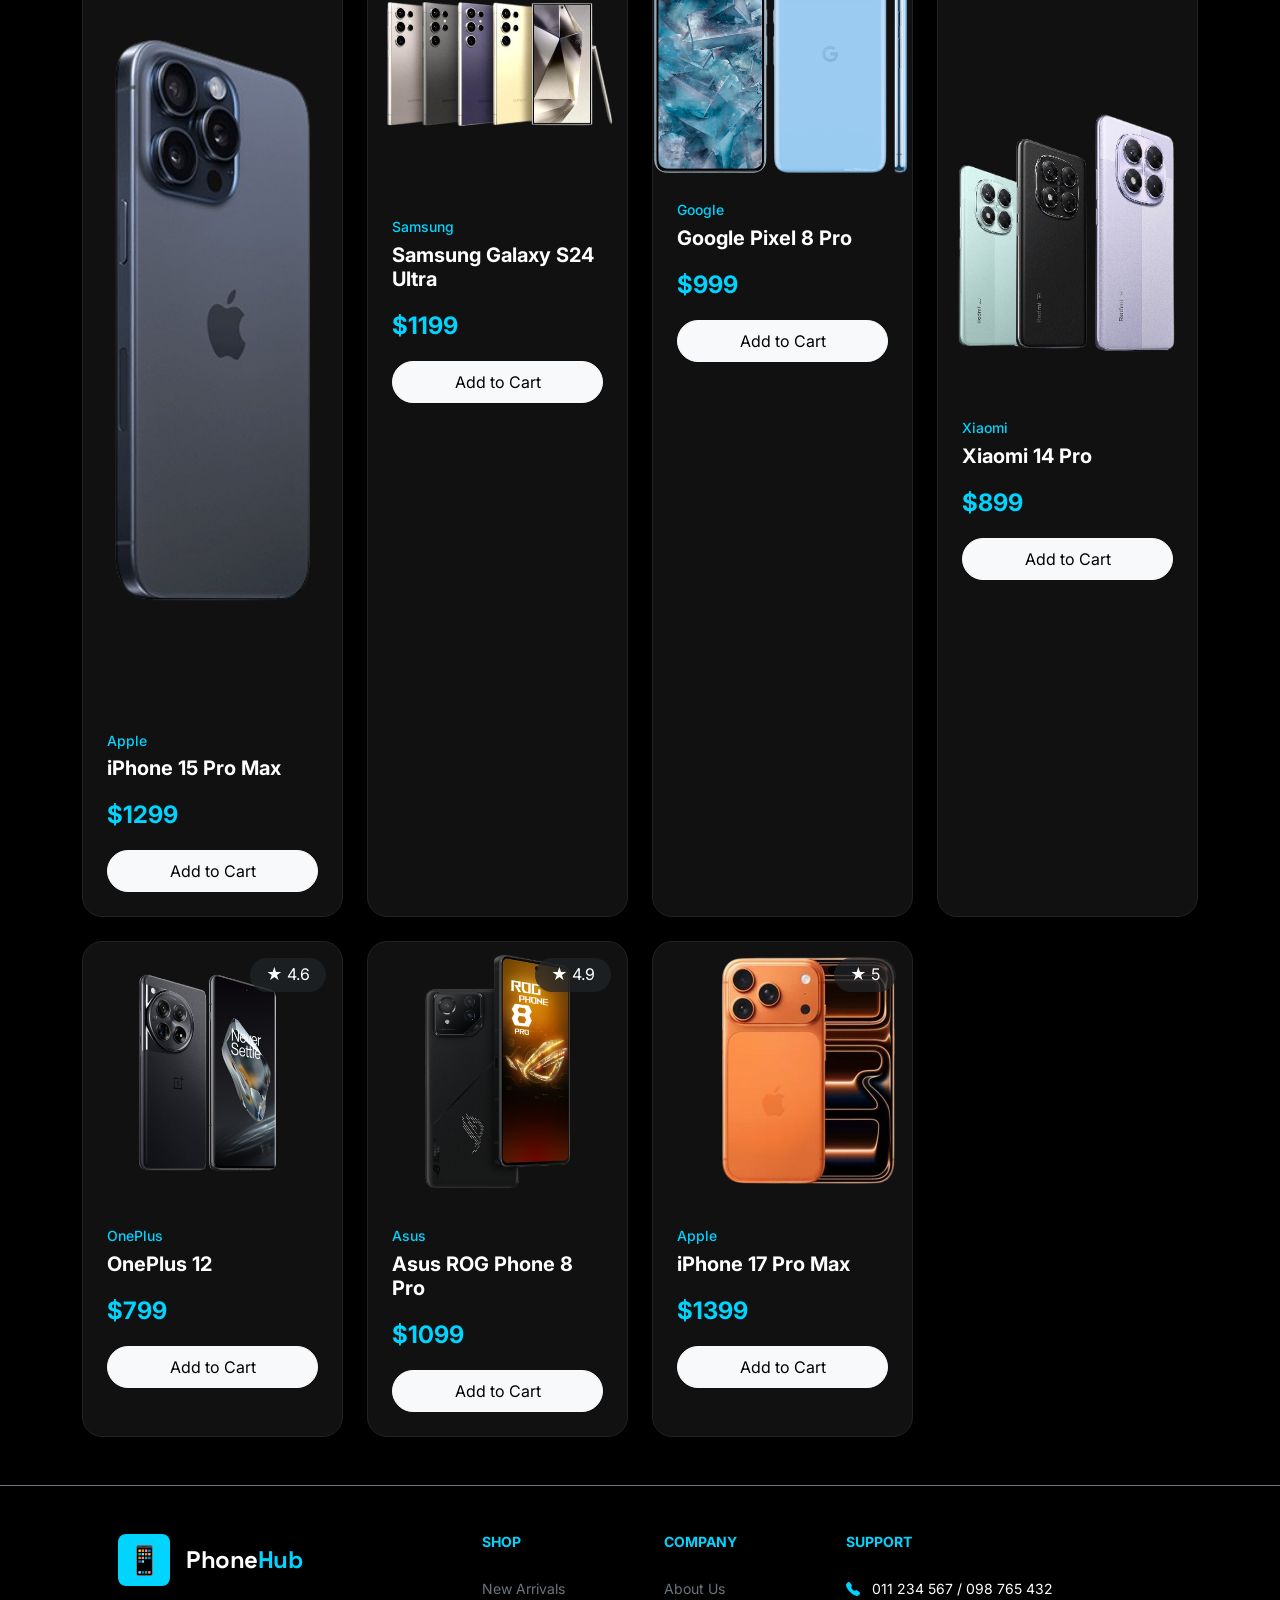
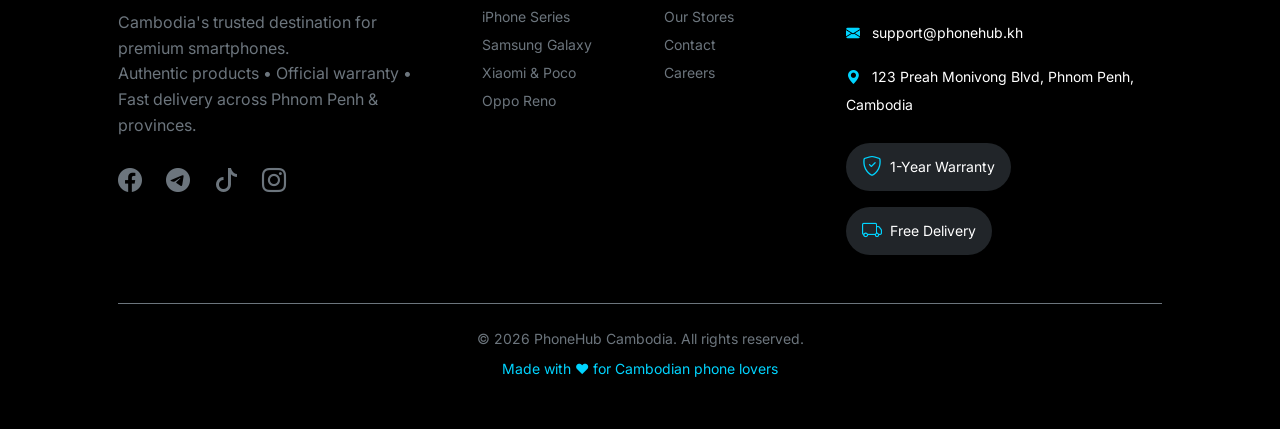
==== commit 995ebbbf: "Update index.html" ====
--- a/index.html
+++ b/index.html
@@ -7,7 +7,7 @@
         <link href="https://cdn.jsdelivr.net/npm/bootstrap@5.3.3/dist/css/bootstrap.min.css" rel="stylesheet">
     <link rel="stylesheet" href="https://cdn.jsdelivr.net/npm/bootstrap-icons@1.11.3/font/bootstrap-icons.min.css">
     <link rel="stylesheet" href="https://fonts.googleapis.com/css2?family=Inter:wght@400;500;600;700&family=Space+Grotesk:wght@500;600;700&display=swap">
-    <link rel="stylesheet" href="public/css/shop.css">
+   
      <link rel="stylesheet" href="assets/css/style.css">
 </head>
 <body>
